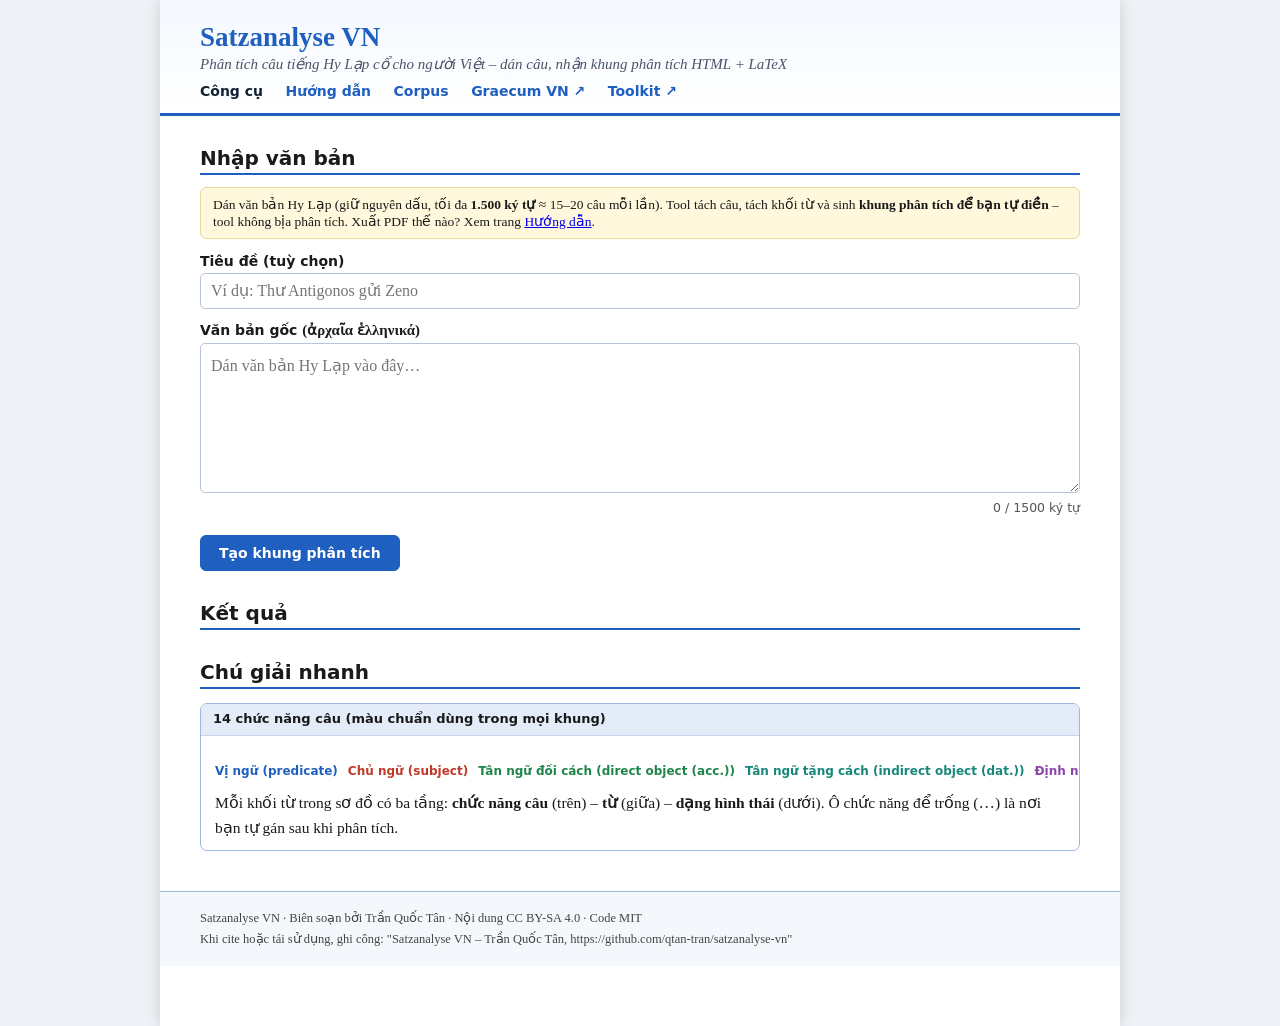
==== index.html @ efe392c5 "Phần 1: khung repo, docs nền và tool MVP (paste câu Hy Lạp cổ → khung phân tích HTML + .tex)" ====
<!doctype html>
<html lang="vi">
<head>
<meta charset="UTF-8">
<meta name="viewport" content="width=device-width, initial-scale=1.0">
<title>Satzanalyse VN – Phân tích câu tiếng Hy Lạp cổ</title>
<link rel="stylesheet" href="assets/style.css">
</head>
<body>
<div class="page">

<header class="site">
  <h1><a href="index.html">Satzanalyse VN</a></h1>
  <p class="tagline">Phân tích câu tiếng Hy Lạp cổ cho người Việt – dán câu, nhận khung phân tích HTML + LaTeX</p>
  <nav class="site">
    <a href="index.html" aria-current="page">Công cụ</a>
    <a href="huong-dan.html">Hướng dẫn</a>
    <a href="corpus.html">Corpus</a>
    <a href="https://github.com/qtan-tran/graecum-vn" target="_blank">Graecum VN ↗</a>
    <a href="https://github.com/qtan-tran/ancient-greek-toolkit" target="_blank">Toolkit ↗</a>
  </nav>
</header>

<h2 class="sec">Nhập văn bản</h2>

<div class="hint">Dán văn bản Hy Lạp (giữ nguyên dấu, tối đa <b>1.500 ký tự</b> ≈ 15–20 câu mỗi lần).
Tool tách câu, tách khối từ và sinh <b>khung phân tích để bạn tự điền</b> – tool không bịa phân tích.
Xuất PDF thế nào? Xem trang <a href="huong-dan.html">Hướng dẫn</a>.</div>

<div class="err" id="err"></div>
<div class="ok" id="ok"></div>

<label for="f-title">Tiêu đề (tuỳ chọn)</label>
<input type="text" id="f-title" placeholder="Ví dụ: Thư Antigonos gửi Zeno">

<label for="f-text">Văn bản gốc <span class="gk">(ἀρχαῖα ἑλληνικά)</span></label>
<textarea id="f-text" spellcheck="false" placeholder="Dán văn bản Hy Lạp vào đây…"></textarea>
<div class="counter" id="counter">0 / 1500 ký tự</div>

<div class="actions">
  <button id="btn-run">Tạo khung phân tích</button>
</div>

<h2 class="sec">Kết quả</h2>

<div class="summary" id="summary" style="display:none"></div>
<div class="actions" id="dl-actions" style="display:none">
  <button id="btn-dl-html">Tải satzanalyse.html</button>
  <button id="btn-dl-tex" class="ghost">Tải satzanalyse.tex</button>
  <button id="btn-copy-tex" class="ghost">Chép nội dung .tex</button>
</div>
<p class="note" id="preview-note" style="display:none">Xem trước bản HTML bên dưới; mở rộng/full screen bằng nút trong khung xem trước của trình duyệt.</p>
<iframe id="preview" title="Xem trước khung phân tích" style="display:none"></iframe>

<h2 class="sec">Chú giải nhanh</h2>
<div class="box">
  <div class="bt">14 chức năng câu (màu chuẩn dùng trong mọi khung)</div>
  <div class="bb">
    <div class="chips" id="chips"></div>
    Mỗi khối từ trong sơ đồ có ba tầng: <b>chức năng câu</b> (trên) – <b>từ</b> (giữa) – <b>dạng hình thái</b> (dưới).
    Ô chức năng để trống (<span class="gk">…</span>) là nơi bạn tự gán sau khi phân tích.
  </div>
</div>

<footer class="site">
  Satzanalyse VN · Biên soạn bởi Trần Quốc Tân · Nội dung CC BY-SA 4.0 · Code MIT<br>
  Khi cite hoặc tái sử dụng, ghi công: "Satzanalyse VN – Trần Quốc Tân, https://github.com/qtan-tran/satzanalyse-vn"
</footer>

</div>

<script src="assets/engine.js"></script>
<script src="assets/exporter-html.js"></script>
<script src="assets/exporter-tex.js"></script>
<script>
(function () {
  'use strict';
  var elText = document.getElementById('f-text');
  var elTitle = document.getElementById('f-title');
  var elCounter = document.getElementById('counter');
  var elErr = document.getElementById('err');
  var elOk = document.getElementById('ok');
  var elSummary = document.getElementById('summary');
  var elActions = document.getElementById('dl-actions');
  var elPreviewNote = document.getElementById('preview-note');
  var elPreview = document.getElementById('preview');
  var elChips = document.getElementById('chips');
  var lastHTML = '', lastTEX = '', lastName = 'satzanalyse';

  /* Dải màu chức năng ở trang tool */
  elChips.innerHTML = SA.FN.map(function (f) {
    return '<span class="chip" style="color:' + SA.COLORS[f.k] + '">' + f.vi +
      ' (' + f.en + ')</span>';
  }).join('');

  /* Rút gọn tên file từ tiêu đề (bỏ dấu, thay ký tự lạ bằng gạch nối). */
  function slug(s) {
    s = s.toLowerCase()
      .normalize('NFD').replace(/[\u0300-\u036f]/g, '')
      .replace(/đ/g, 'd')
      .replace(/[^a-z0-9]+/g, '-').replace(/^-+|-+$/g, '');
    return s || 'satzanalyse';
  }

  function countChars() {
    var n = Array.from(elText.value.trim()).length;
    var over = n > SA.LIMIT;
    elCounter.textContent = n + ' / ' + SA.LIMIT + ' ký tự';
    elCounter.className = 'counter' + (over ? ' over' : '');
    elText.className = over ? 'over' : '';
  }
  elText.addEventListener('input', countChars);
  countChars();

  function fail(msg) {
    elErr.textContent = msg;
    elErr.style.display = 'block';
    elOk.style.display = 'none';
    elSummary.style.display = 'none';
    elActions.style.display = 'none';
    elPreviewNote.style.display = 'none';
    elPreview.style.display = 'none';
  }

  function succeed(msg) {
    elOk.textContent = msg;
    elOk.style.display = 'block';
    elErr.style.display = 'none';
  }

  function download(name, content, mime) {
    var blob = new Blob([content], { type: mime + ';charset=utf-8' });
    var a = document.createElement('a');
    a.href = URL.createObjectURL(blob);
    a.download = name;
    document.body.appendChild(a);
    a.click();
    document.body.removeChild(a);
    setTimeout(function () { URL.revokeObjectURL(a.href); }, 5000);
  }

  document.getElementById('btn-run').addEventListener('click', function () {
    var model = SA.analyze(elText.value, { title: elTitle.value });
    if (!model.ok) {
      if (model.code === 'empty') {
        fail('Bạn chưa dán văn bản. Hãy dán câu tiếng Hy Lạp vào ô "Văn bản gốc" rồi bấm "Tạo khung phân tích".');
      } else if (model.code === 'limit') {
        fail('Văn bản của bạn có ' + model.chars + ' ký tự, vượt ngưỡng ' + SA.LIMIT +
             ' ký tự của một lần phân tích (để khung xuất không quá dài). Hãy chia nhỏ văn bản – mỗi lần khoảng 15–20 câu – rồi phân tích từng phần.');
      } else if (model.code === 'nogreek') {
        fail('Không tìm thấy ký tự Hy Lạp nào trong văn bản. Hãy kiểm tra lại: bản dán cần là văn bản tiếng Hy Lạp (kèm dấu).');
      }
      return;
    }
    lastHTML = SA_HTML.build(model);
    lastTEX = SA_TEX.build(model);
    lastName = model.title ? 'satzanalyse-' + slug(model.title) : 'satzanalyse';

    var nTok = 0;
    model.sentences.forEach(function (s) { nTok += s.tokens.length; });
    succeed('Đã nhận: ' + model.sentences.length + ' câu · ' + nTok + ' khối từ · ' +
            model.vocab.length + ' từ vựng (không lặp). Hai file đã sẵn sàng tải về.');

    elSummary.textContent = 'File xuất: ' + lastName + '.html (khung phân tích, tự điền + in ra PDF qua trình duyệt) · ' +
                            lastName + '.tex (biên dịch qua XeLaTeX/Overleaf).';
    elSummary.style.display = 'block';
    elActions.style.display = 'block';
    elPreviewNote.style.display = 'block';
    elPreview.style.display = 'block';
    elPreview.src = URL.createObjectURL(new Blob([lastHTML], { type: 'text/html;charset=utf-8' }));
  });

  document.getElementById('btn-dl-html').addEventListener('click', function () {
    download(lastName + '.html', lastHTML, 'text/html');
  });
  document.getElementById('btn-dl-tex').addEventListener('click', function () {
    download(lastName + '.tex', lastTEX, 'application/x-tex');
  });
  document.getElementById('btn-copy-tex').addEventListener('click', function () {
    var btn = this;
    function done() {
      var old = btn.textContent;
      btn.textContent = 'Đã chép ✓';
      setTimeout(function () { btn.textContent = old; }, 1600);
    }
    if (navigator.clipboard && navigator.clipboard.writeText) {
      navigator.clipboard.writeText(lastTEX).then(done);
    } else {
      var ta = document.createElement('textarea');
      ta.value = lastTEX;
      document.body.appendChild(ta);
      ta.select();
      try { document.execCommand('copy'); done(); } catch (e) {}
      document.body.removeChild(ta);
    }
  });
})();
</script>
</body>
</html>
---- assets/style.css ----
/* Satzanalyse VN – style.css
 * Style dùng chung cho các trang của site (đồng bộ palette canvas Satzanalyse + portal graecum-vn).
 * Code: MIT License. Không dependency, không build. */

:root{
  --Prad:#1F5FBF;--Subj:#C0392B;--Akk:#1E8449;--Dat:#16877A;--Attr:#8E44AD;
  --PN:#D9730D;--Adv:#8A6D1D;--Inf:#B03A6F;--Neg:#000;--Part:#7F8C8D;
  --AcIS:#E0457B;--Konj:#5D6D7E;--App:#2E4A9E;--Vok:#4A235A;
  --ink:#1a1a1a;--accent:#1F5FBF;--border:#9db8e0;--headbg:#e3ecf8;
}
*{box-sizing:border-box}
body{font-family:'Palatino Linotype','Book Antiqua',Palatino,'Times New Roman',serif;
     color:var(--ink);background:#eef1f5;margin:0}
.page{max-width:960px;margin:0 auto;background:#fff;min-height:100vh;
      box-shadow:0 0 14px rgba(0,0,0,.15);padding:0 40px 60px}
header.site{border-bottom:3px solid var(--accent);margin:0 -40px 26px;padding:22px 40px 14px;
      background:linear-gradient(180deg,#f4f8fe,#fff)}
header.site h1{font-size:27px;margin:0 0 2px;color:var(--accent)}
header.site h1 a{color:inherit;text-decoration:none}
header.site .tagline{font-style:italic;color:#4a5568;margin:0 0 10px;font-size:15px}
nav.site{font-family:system-ui,Arial,sans-serif;font-size:14px}
nav.site a{color:var(--accent);text-decoration:none;margin-right:18px;font-weight:600}
nav.site a:hover{text-decoration:underline}
nav.site a[aria-current="page"]{color:#123;cursor:default;font-weight:700}
h2.sec{font-family:system-ui,Arial,sans-serif;font-size:20px;border-bottom:2px solid var(--accent);
      padding-bottom:3px;margin:30px 0 12px}
h3.subsec{font-family:system-ui,Arial,sans-serif;font-size:16px;margin:20px 0 8px}
.gk{font-family:'Palatino Linotype','Book Antiqua',Palatino,'Times New Roman',serif;font-size:1.06em}
.box{border:1px solid var(--border);border-radius:7px;margin:14px 0;background:#fff;overflow:hidden}
.box>.bt{background:var(--headbg);font:700 13px/1.3 system-ui,Arial,sans-serif;padding:7px 12px;
      border-bottom:1px solid #c5d5ee}
.box>.bb{padding:10px 14px;font-size:15.5px;line-height:1.55}
.hint{background:#fff8dc;border:1px solid #e8d9a0;border-radius:6px;padding:8px 12px;
      font-size:13.5px;margin:0 0 14px}
.err{background:#fdecea;border:1px solid #f5b7b0;border-radius:6px;padding:10px 12px;
      font-size:14px;margin:10px 0;display:none;color:#7b241c}
.ok{background:#eafaf1;border:1px solid #a9dfbf;border-radius:6px;padding:10px 12px;
      font-size:14px;margin:10px 0;display:none}
label{font-family:system-ui,Arial,sans-serif;font-size:14px;font-weight:600;display:block;margin:12px 0 4px}
input[type=text],textarea{width:100%;font-size:16px;padding:8px 10px;border:1px solid #b8c4d8;
      border-radius:5px;font-family:inherit;background:#fff}
textarea{min-height:150px;resize:vertical;line-height:1.7}
textarea.over{border-color:#e74c3c;background:#fff5f4}
.counter{font-family:system-ui,Arial,sans-serif;font-size:12.5px;color:#555;text-align:right;margin-top:3px}
.counter.over{color:#c0392b;font-weight:700}
button{font:700 14px system-ui,Arial,sans-serif;border-radius:6px;border:1px solid var(--accent);
      background:var(--accent);color:#fff;padding:9px 18px;cursor:pointer;margin:14px 8px 0 0}
button:hover{background:#194d96}
button.ghost{background:#fff;color:var(--accent)}
button.ghost:hover{background:#eef4fd}
button:disabled{opacity:.45;cursor:not-allowed}
.chips{margin:8px 0 4px;line-height:2.1}
.chip{font:700 12px system-ui,Arial,sans-serif;margin-right:10px;white-space:nowrap}
.actions{margin-top:6px}
.summary{font-family:system-ui,Arial,sans-serif;font-size:13.5px;color:#333}
table{border-collapse:collapse;width:100%;font-size:13.5px}
th{font-family:system-ui,Arial,sans-serif;font-size:12px;background:#f0f3f8;text-align:left}
th,td{border:1px solid #ccd4e0;padding:4px 7px;vertical-align:top}
iframe#preview{width:100%;height:520px;border:1px solid var(--border);border-radius:6px;background:#fff}
ul.flow{line-height:1.9}
footer.site{margin:40px -40px 0;padding:16px 40px;border-top:1px solid var(--border);
      background:#f4f7fc;font-size:12.5px;color:#444;line-height:1.7}
footer.site a{color:var(--accent)}
.note{font-size:13px;color:#444;margin-top:8px}
code{background:#f0f3f8;border-radius:3px;padding:1px 5px;font-size:.92em}
kbd{font-family:system-ui,Arial,sans-serif;border:1px solid #b8c4d8;border-bottom-width:2px;
      border-radius:4px;padding:1px 6px;background:#f8fafd;font-size:.9em}
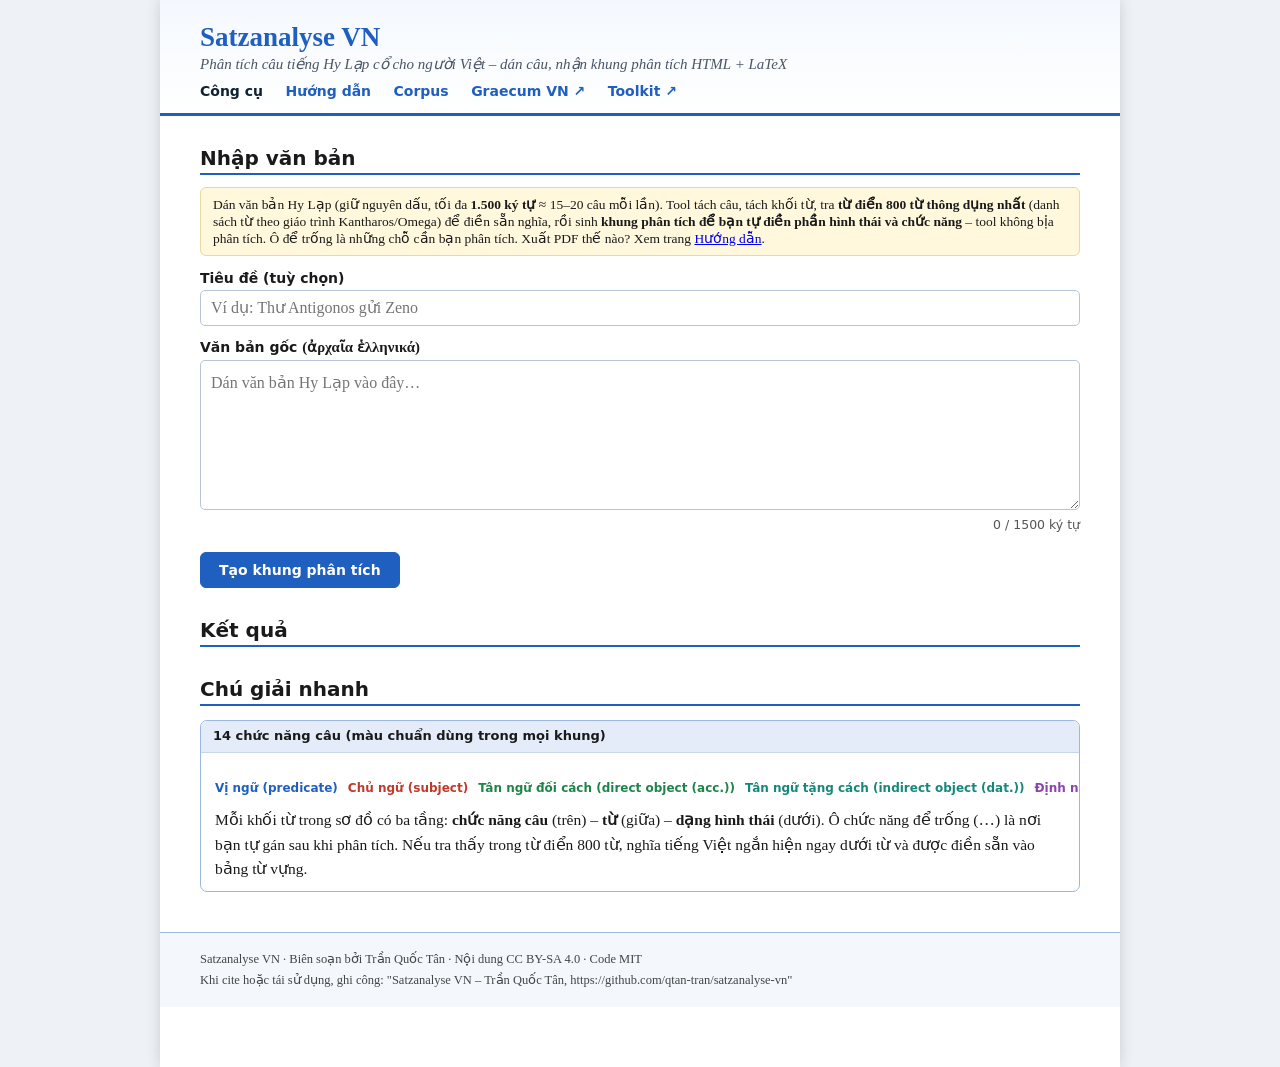
==== commit 6db6c743: "Phần 2: từ điển 800 từ thông dụng (Kantharos Neu/Omega) + tra nghĩa trong khung phân tích - data/dic" ====
--- a/index.html
+++ b/index.html
@@ -24,8 +24,8 @@
 <h2 class="sec">Nhập văn bản</h2>
 
 <div class="hint">Dán văn bản Hy Lạp (giữ nguyên dấu, tối đa <b>1.500 ký tự</b> ≈ 15–20 câu mỗi lần).
-Tool tách câu, tách khối từ và sinh <b>khung phân tích để bạn tự điền</b> – tool không bịa phân tích.
-Xuất PDF thế nào? Xem trang <a href="huong-dan.html">Hướng dẫn</a>.</div>
+Tool tách câu, tách khối từ, tra <b>từ điển 800 từ thông dụng nhất</b> (danh sách từ theo giáo trình Kantharos/Omega) để điền sẵn nghĩa, rồi sinh <b>khung phân tích để bạn tự điền phần hình thái và chức năng</b> – tool không bịa phân tích.
+Ô để trống là những chỗ cần bạn phân tích. Xuất PDF thế nào? Xem trang <a href="huong-dan.html">Hướng dẫn</a>.</div>
 
 <div class="err" id="err"></div>
 <div class="ok" id="ok"></div>
@@ -59,6 +59,7 @@
     <div class="chips" id="chips"></div>
     Mỗi khối từ trong sơ đồ có ba tầng: <b>chức năng câu</b> (trên) – <b>từ</b> (giữa) – <b>dạng hình thái</b> (dưới).
     Ô chức năng để trống (<span class="gk">…</span>) là nơi bạn tự gán sau khi phân tích.
+    Nếu tra thấy trong từ điển 800 từ, nghĩa tiếng Việt ngắn hiện ngay dưới từ và được điền sẵn vào bảng từ vựng.
   </div>
 </div>
 
@@ -69,6 +70,7 @@
 
 </div>
 
+<script src="data/dict.js"></script>
 <script src="assets/engine.js"></script>
 <script src="assets/exporter-html.js"></script>
 <script src="assets/exporter-tex.js"></script>
@@ -158,8 +160,10 @@
 
     var nTok = 0;
     model.sentences.forEach(function (s) { nTok += s.tokens.length; });
+    var nHit = model.vocab.filter(function (t) { return SA.dictLookup(t); }).length;
     succeed('Đã nhận: ' + model.sentences.length + ' câu · ' + nTok + ' khối từ · ' +
-            model.vocab.length + ' từ vựng (không lặp). Hai file đã sẵn sàng tải về.');
+            model.vocab.length + ' từ vựng (không lặp), tra từ điển thấy ' + nHit +
+            '. Hai file đã sẵn sàng tải về.');
 
     elSummary.textContent = 'File xuất: ' + lastName + '.html (khung phân tích, tự điền + in ra PDF qua trình duyệt) · ' +
                             lastName + '.tex (biên dịch qua XeLaTeX/Overleaf).';
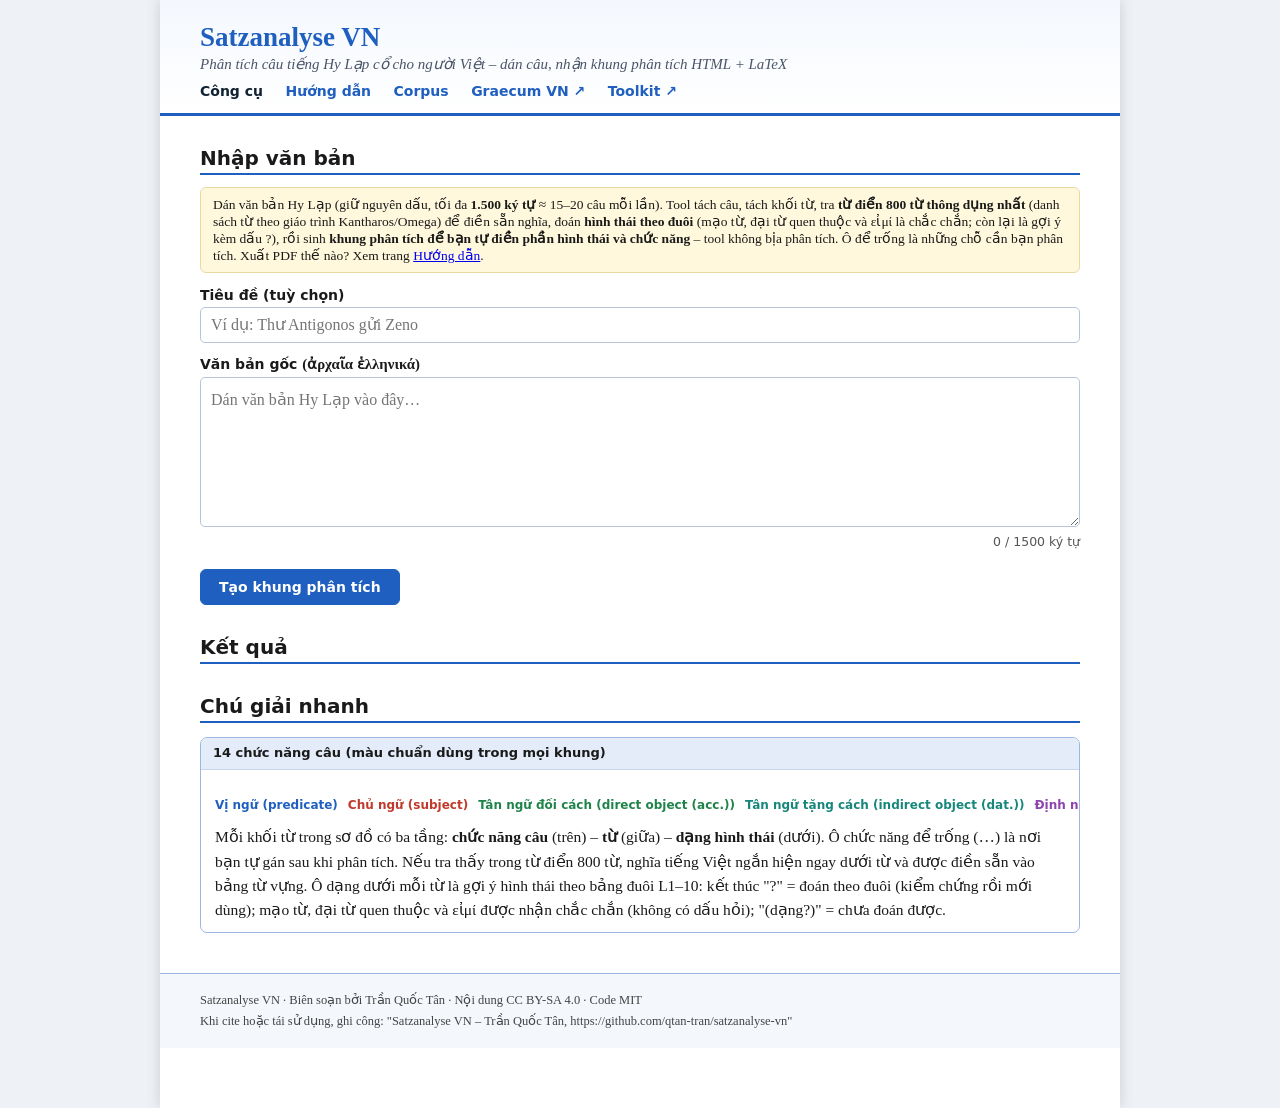
==== commit 8b4912a5: "Phần 3: gợi ý hình thái L1–10 (morph.js mới, engine morphLookup, pre-fill exporter, docs v1.2)" ====
--- a/index.html
+++ b/index.html
@@ -24,7 +24,7 @@
 <h2 class="sec">Nhập văn bản</h2>
 
 <div class="hint">Dán văn bản Hy Lạp (giữ nguyên dấu, tối đa <b>1.500 ký tự</b> ≈ 15–20 câu mỗi lần).
-Tool tách câu, tách khối từ, tra <b>từ điển 800 từ thông dụng nhất</b> (danh sách từ theo giáo trình Kantharos/Omega) để điền sẵn nghĩa, rồi sinh <b>khung phân tích để bạn tự điền phần hình thái và chức năng</b> – tool không bịa phân tích.
+Tool tách câu, tách khối từ, tra <b>từ điển 800 từ thông dụng nhất</b> (danh sách từ theo giáo trình Kantharos/Omega) để điền sẵn nghĩa, đoán <b>hình thái theo đuôi</b> (mạo từ, đại từ quen thuộc và εἰμί là chắc chắn; còn lại là gợi ý kèm dấu ?), rồi sinh <b>khung phân tích để bạn tự điền phần hình thái và chức năng</b> – tool không bịa phân tích.
 Ô để trống là những chỗ cần bạn phân tích. Xuất PDF thế nào? Xem trang <a href="huong-dan.html">Hướng dẫn</a>.</div>
 
 <div class="err" id="err"></div>
@@ -60,6 +60,8 @@
     Mỗi khối từ trong sơ đồ có ba tầng: <b>chức năng câu</b> (trên) – <b>từ</b> (giữa) – <b>dạng hình thái</b> (dưới).
     Ô chức năng để trống (<span class="gk">…</span>) là nơi bạn tự gán sau khi phân tích.
     Nếu tra thấy trong từ điển 800 từ, nghĩa tiếng Việt ngắn hiện ngay dưới từ và được điền sẵn vào bảng từ vựng.
+    Ô dạng dưới mỗi từ là gợi ý hình thái theo bảng đuôi L1–10: kết thúc "?" = đoán theo đuôi (kiểm chứng rồi mới dùng);
+    mạo từ, đại từ quen thuộc và εἰμί được nhận chắc chắn (không có dấu hỏi); "(dạng?)" = chưa đoán được.
   </div>
 </div>
 
@@ -71,6 +73,7 @@
 </div>
 
 <script src="data/dict.js"></script>
+<script src="data/morph.js"></script>
 <script src="assets/engine.js"></script>
 <script src="assets/exporter-html.js"></script>
 <script src="assets/exporter-tex.js"></script>
@@ -161,9 +164,10 @@
     var nTok = 0;
     model.sentences.forEach(function (s) { nTok += s.tokens.length; });
     var nHit = model.vocab.filter(function (t) { return SA.dictLookup(t); }).length;
+    var nMorph = model.vocab.filter(function (t) { return SA.morphLookup(t, SA.dictLookup(t)); }).length;
     succeed('Đã nhận: ' + model.sentences.length + ' câu · ' + nTok + ' khối từ · ' +
             model.vocab.length + ' từ vựng (không lặp), tra từ điển thấy ' + nHit +
-            '. Hai file đã sẵn sàng tải về.');
+            ', gợi ý hình thái ' + nMorph + '. Hai file đã sẵn sàng tải về.');
 
     elSummary.textContent = 'File xuất: ' + lastName + '.html (khung phân tích, tự điền + in ra PDF qua trình duyệt) · ' +
                             lastName + '.tex (biên dịch qua XeLaTeX/Overleaf).';
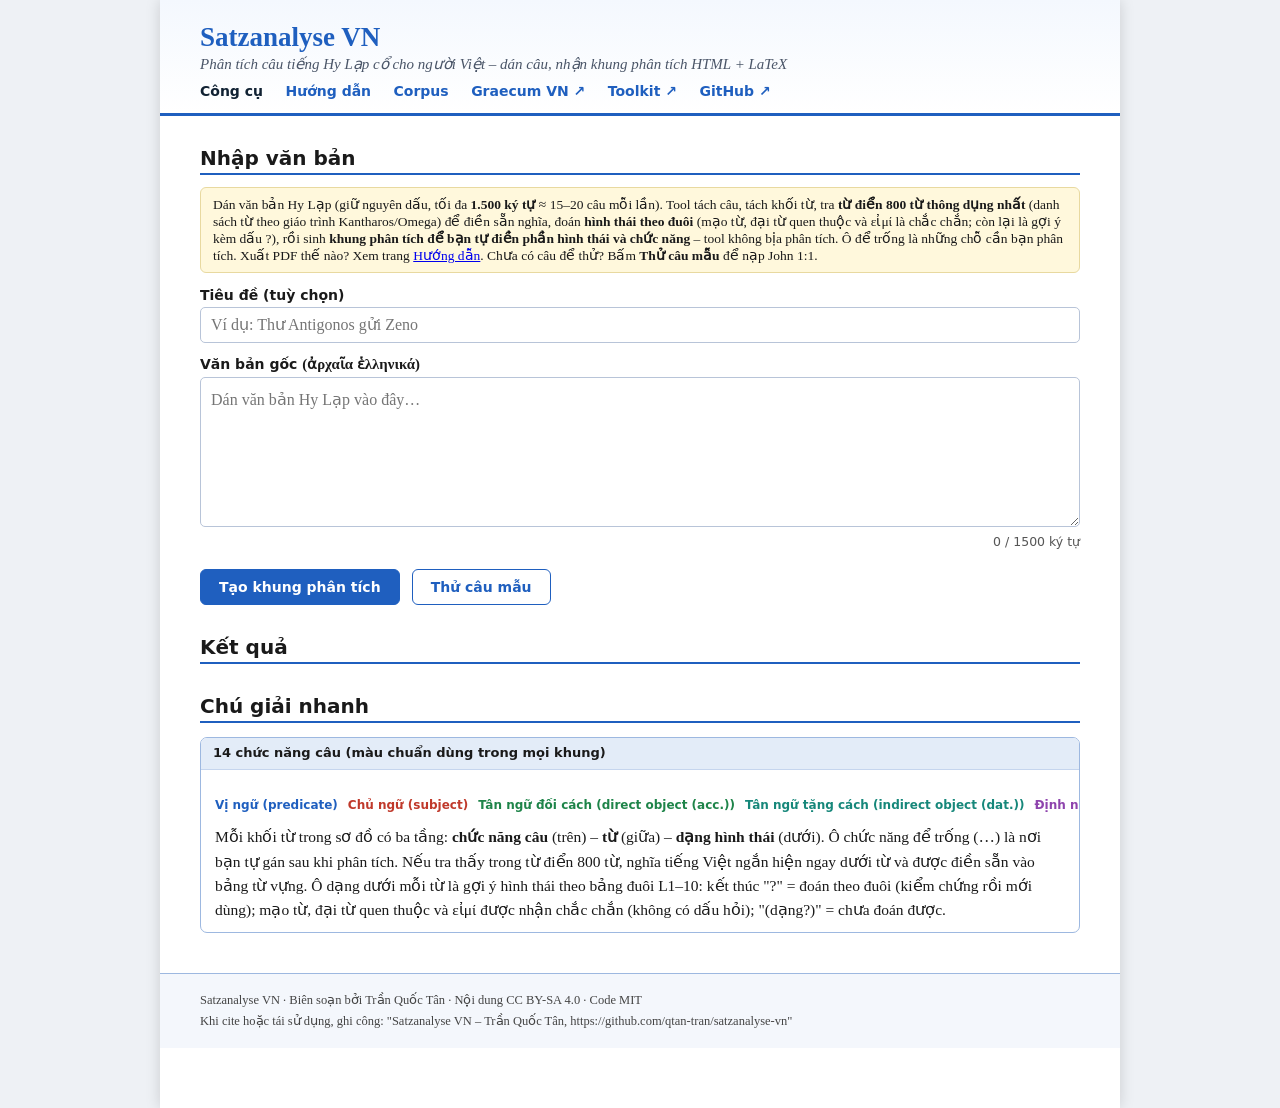
==== commit b52bdd1d: "Phần 5: trau chuốt UI + cross-link hai chiều với portal graecum-vn và ancient-greek-toolkit - Nav 3 " ====
--- a/index.html
+++ b/index.html
@@ -16,8 +16,9 @@
     <a href="index.html" aria-current="page">Công cụ</a>
     <a href="huong-dan.html">Hướng dẫn</a>
     <a href="corpus.html">Corpus</a>
-    <a href="https://github.com/qtan-tran/graecum-vn" target="_blank">Graecum VN ↗</a>
-    <a href="https://github.com/qtan-tran/ancient-greek-toolkit" target="_blank">Toolkit ↗</a>
+    <a href="https://qtan-tran.github.io/graecum-vn/" target="_blank">Graecum VN ↗</a>
+    <a href="https://qtan-tran.github.io/ancient-greek-toolkit/" target="_blank">Toolkit ↗</a>
+    <a href="https://github.com/qtan-tran/satzanalyse-vn" target="_blank">GitHub ↗</a>
   </nav>
 </header>
 
@@ -25,7 +26,7 @@
 
 <div class="hint">Dán văn bản Hy Lạp (giữ nguyên dấu, tối đa <b>1.500 ký tự</b> ≈ 15–20 câu mỗi lần).
 Tool tách câu, tách khối từ, tra <b>từ điển 800 từ thông dụng nhất</b> (danh sách từ theo giáo trình Kantharos/Omega) để điền sẵn nghĩa, đoán <b>hình thái theo đuôi</b> (mạo từ, đại từ quen thuộc và εἰμί là chắc chắn; còn lại là gợi ý kèm dấu ?), rồi sinh <b>khung phân tích để bạn tự điền phần hình thái và chức năng</b> – tool không bịa phân tích.
-Ô để trống là những chỗ cần bạn phân tích. Xuất PDF thế nào? Xem trang <a href="huong-dan.html">Hướng dẫn</a>.</div>
+Ô để trống là những chỗ cần bạn phân tích. Xuất PDF thế nào? Xem trang <a href="huong-dan.html">Hướng dẫn</a>. Chưa có câu để thử? Bấm <b>Thử câu mẫu</b> để nạp John 1:1.</div>
 
 <div class="err" id="err"></div>
 <div class="ok" id="ok"></div>
@@ -39,6 +40,7 @@
 
 <div class="actions">
   <button id="btn-run">Tạo khung phân tích</button>
+  <button id="btn-example" class="ghost">Thử câu mẫu</button>
 </div>
 
 <h2 class="sec">Kết quả</h2>
@@ -48,8 +50,9 @@
   <button id="btn-dl-html">Tải satzanalyse.html</button>
   <button id="btn-dl-tex" class="ghost">Tải satzanalyse.tex</button>
   <button id="btn-copy-tex" class="ghost">Chép nội dung .tex</button>
-</div>
-<p class="note" id="preview-note" style="display:none">Xem trước bản HTML bên dưới; mở rộng/full screen bằng nút trong khung xem trước của trình duyệt.</p>
+  <button id="btn-open-tab" class="ghost">Mở khung trong tab mới</button>
+</div>
+<p class="note" id="preview-note" style="display:none">Xem trước bản HTML bên dưới; bấm <b>Mở khung trong tab mới</b> để đọc ở cửa sổ riêng.</p>
 <iframe id="preview" title="Xem trước khung phân tích" style="display:none"></iframe>
 
 <h2 class="sec">Chú giải nhanh</h2>
@@ -90,7 +93,18 @@
   var elPreviewNote = document.getElementById('preview-note');
   var elPreview = document.getElementById('preview');
   var elChips = document.getElementById('chips');
-  var lastHTML = '', lastTEX = '', lastName = 'satzanalyse';
+  var lastHTML = '', lastTEX = '', lastName = 'satzanalyse', previewURL = null, tabURL = null;
+
+  /* Câu mẫu John 1:1 (trùng corpus L6) để thử ngay lần đầu. */
+  var SAMPLE_TITLE = 'John 1:1';
+  var SAMPLE_TEXT = 'ἐν ἀρχῇ ἦν ὁ λόγος, καὶ ὁ λόγος ἦν πρὸς τὸν θεόν, καὶ θεὸς ἦν ὁ λόγος.';
+
+  document.getElementById('btn-example').addEventListener('click', function () {
+    elTitle.value = SAMPLE_TITLE;
+    elText.value = SAMPLE_TEXT;
+    countChars();
+    elText.focus();
+  });
 
   /* Dải màu chức năng ở trang tool */
   elChips.innerHTML = SA.FN.map(function (f) {
@@ -115,6 +129,12 @@
     elText.className = over ? 'over' : '';
   }
   elText.addEventListener('input', countChars);
+  elText.addEventListener('keydown', function (e) {
+    if ((e.ctrlKey || e.metaKey) && e.key === 'Enter') {
+      e.preventDefault();
+      document.getElementById('btn-run').click();
+    }
+  });
   countChars();
 
   function fail(msg) {
@@ -175,7 +195,16 @@
     elActions.style.display = 'block';
     elPreviewNote.style.display = 'block';
     elPreview.style.display = 'block';
-    elPreview.src = URL.createObjectURL(new Blob([lastHTML], { type: 'text/html;charset=utf-8' }));
+    if (previewURL) { URL.revokeObjectURL(previewURL); }
+    previewURL = URL.createObjectURL(new Blob([lastHTML], { type: 'text/html;charset=utf-8' }));
+    elPreview.src = previewURL;
+  });
+
+  document.getElementById('btn-open-tab').addEventListener('click', function () {
+    if (!lastHTML) return;
+    if (tabURL) { URL.revokeObjectURL(tabURL); }
+    tabURL = URL.createObjectURL(new Blob([lastHTML], { type: 'text/html;charset=utf-8' }));
+    window.open(tabURL, '_blank');
   });
 
   document.getElementById('btn-dl-html').addEventListener('click', function () {
--- a/assets/style.css
+++ b/assets/style.css
@@ -65,3 +65,15 @@
 code{background:#f0f3f8;border-radius:3px;padding:1px 5px;font-size:.92em}
 kbd{font-family:system-ui,Arial,sans-serif;border:1px solid #b8c4d8;border-bottom-width:2px;
       border-radius:4px;padding:1px 6px;background:#f8fafd;font-size:.9em}
+
+/* Mobile: page hẹp lại, nav wrap, iframe thấp hơn */
+@media (max-width:640px){
+  .page{padding:0 16px 40px}
+  header.site{margin:0 -16px 22px;padding:16px 16px 10px}
+  footer.site{margin:40px -16px 0;padding:14px 16px}
+  header.site h1{font-size:22px}
+  header.site .tagline{font-size:13.5px}
+  nav.site{line-height:1.9}
+  nav.site a{margin-right:12px;display:inline-block}
+  iframe#preview{height:400px}
+}
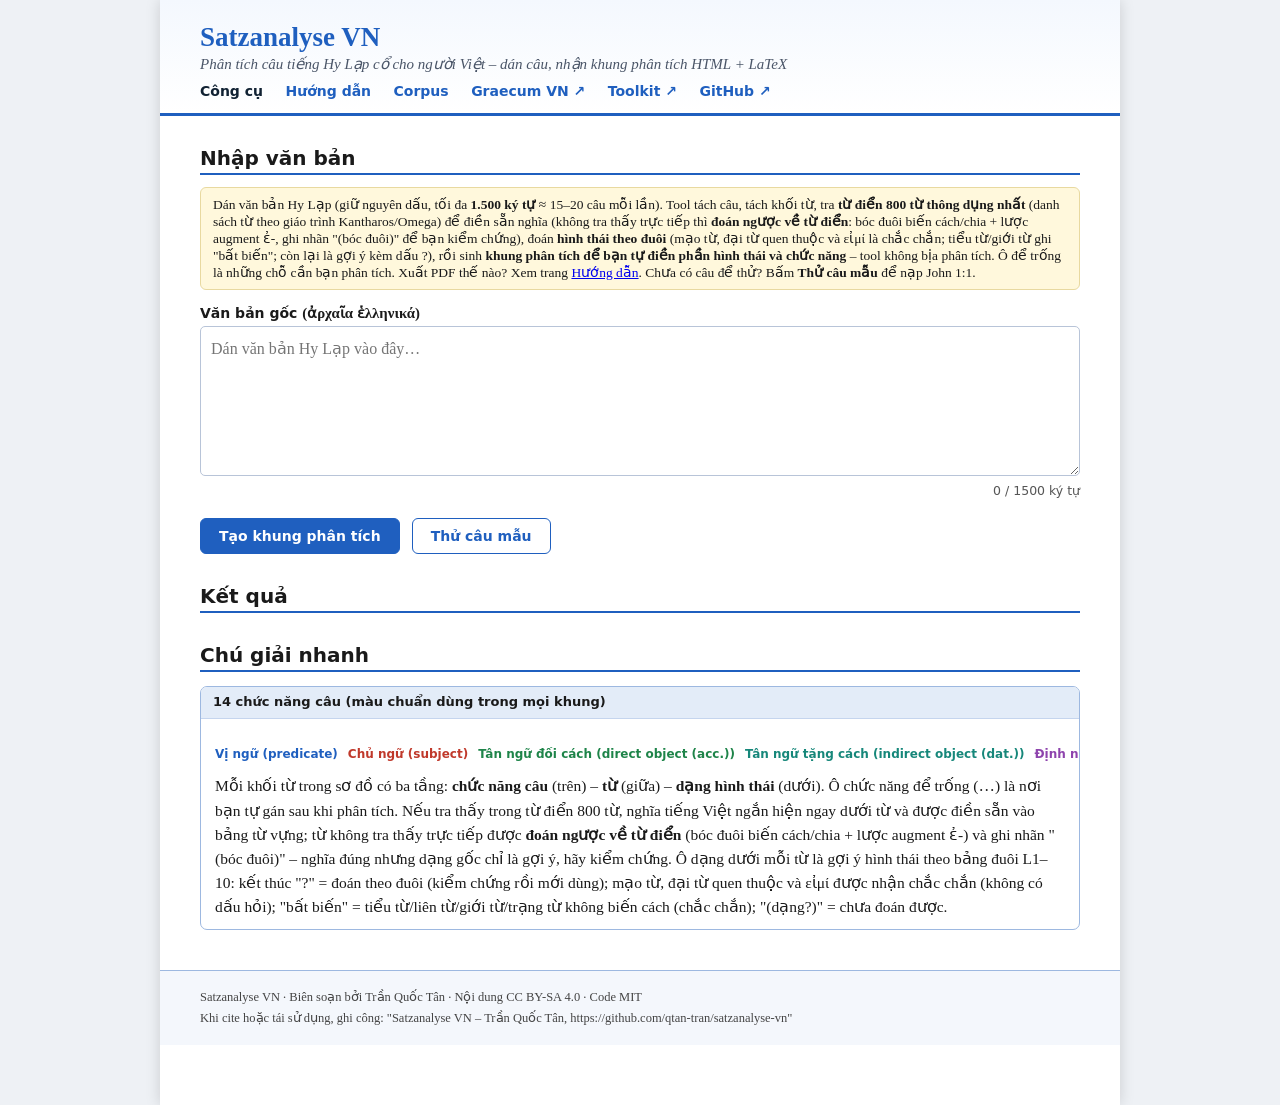
==== commit c56661ae: "Phần 6: bóc đuôi về lemma (tier 3) + bất biến + so sánh - engine: dictTier3 + buildStemIndex (bóc đu" ====
--- a/index.html
+++ b/index.html
@@ -25,14 +25,11 @@
 <h2 class="sec">Nhập văn bản</h2>
 
 <div class="hint">Dán văn bản Hy Lạp (giữ nguyên dấu, tối đa <b>1.500 ký tự</b> ≈ 15–20 câu mỗi lần).
-Tool tách câu, tách khối từ, tra <b>từ điển 800 từ thông dụng nhất</b> (danh sách từ theo giáo trình Kantharos/Omega) để điền sẵn nghĩa, đoán <b>hình thái theo đuôi</b> (mạo từ, đại từ quen thuộc và εἰμί là chắc chắn; còn lại là gợi ý kèm dấu ?), rồi sinh <b>khung phân tích để bạn tự điền phần hình thái và chức năng</b> – tool không bịa phân tích.
+Tool tách câu, tách khối từ, tra <b>từ điển 800 từ thông dụng nhất</b> (danh sách từ theo giáo trình Kantharos/Omega) để điền sẵn nghĩa (không tra thấy trực tiếp thì <b>đoán ngược về từ điển</b>: bóc đuôi biến cách/chia + lược augment ἐ-, ghi nhãn "(bóc đuôi)" để bạn kiểm chứng), đoán <b>hình thái theo đuôi</b> (mạo từ, đại từ quen thuộc và εἰμί là chắc chắn; tiểu từ/giới từ ghi "bất biến"; còn lại là gợi ý kèm dấu ?), rồi sinh <b>khung phân tích để bạn tự điền phần hình thái và chức năng</b> – tool không bịa phân tích.
 Ô để trống là những chỗ cần bạn phân tích. Xuất PDF thế nào? Xem trang <a href="huong-dan.html">Hướng dẫn</a>. Chưa có câu để thử? Bấm <b>Thử câu mẫu</b> để nạp John 1:1.</div>
 
 <div class="err" id="err"></div>
 <div class="ok" id="ok"></div>
-
-<label for="f-title">Tiêu đề (tuỳ chọn)</label>
-<input type="text" id="f-title" placeholder="Ví dụ: Thư Antigonos gửi Zeno">
 
 <label for="f-text">Văn bản gốc <span class="gk">(ἀρχαῖα ἑλληνικά)</span></label>
 <textarea id="f-text" spellcheck="false" placeholder="Dán văn bản Hy Lạp vào đây…"></textarea>
@@ -62,9 +59,10 @@
     <div class="chips" id="chips"></div>
     Mỗi khối từ trong sơ đồ có ba tầng: <b>chức năng câu</b> (trên) – <b>từ</b> (giữa) – <b>dạng hình thái</b> (dưới).
     Ô chức năng để trống (<span class="gk">…</span>) là nơi bạn tự gán sau khi phân tích.
-    Nếu tra thấy trong từ điển 800 từ, nghĩa tiếng Việt ngắn hiện ngay dưới từ và được điền sẵn vào bảng từ vựng.
+    Nếu tra thấy trong từ điển 800 từ, nghĩa tiếng Việt ngắn hiện ngay dưới từ và được điền sẵn vào bảng từ vựng;
+    từ không tra thấy trực tiếp được <b>đoán ngược về từ điển</b> (bóc đuôi biến cách/chia + lược augment ἐ-) và ghi nhãn "(bóc đuôi)" – nghĩa đúng nhưng dạng gốc chỉ là gợi ý, hãy kiểm chứng.
     Ô dạng dưới mỗi từ là gợi ý hình thái theo bảng đuôi L1–10: kết thúc "?" = đoán theo đuôi (kiểm chứng rồi mới dùng);
-    mạo từ, đại từ quen thuộc và εἰμί được nhận chắc chắn (không có dấu hỏi); "(dạng?)" = chưa đoán được.
+    mạo từ, đại từ quen thuộc và εἰμί được nhận chắc chắn (không có dấu hỏi); "bất biến" = tiểu từ/liên từ/giới từ/trạng từ không biến cách (chắc chắn); "(dạng?)" = chưa đoán được.
   </div>
 </div>
 
@@ -84,7 +82,6 @@
 (function () {
   'use strict';
   var elText = document.getElementById('f-text');
-  var elTitle = document.getElementById('f-title');
   var elCounter = document.getElementById('counter');
   var elErr = document.getElementById('err');
   var elOk = document.getElementById('ok');
@@ -96,11 +93,9 @@
   var lastHTML = '', lastTEX = '', lastName = 'satzanalyse', previewURL = null, tabURL = null;
 
   /* Câu mẫu John 1:1 (trùng corpus L6) để thử ngay lần đầu. */
-  var SAMPLE_TITLE = 'John 1:1';
   var SAMPLE_TEXT = 'ἐν ἀρχῇ ἦν ὁ λόγος, καὶ ὁ λόγος ἦν πρὸς τὸν θεόν, καὶ θεὸς ἦν ὁ λόγος.';
 
   document.getElementById('btn-example').addEventListener('click', function () {
-    elTitle.value = SAMPLE_TITLE;
     elText.value = SAMPLE_TEXT;
     countChars();
     elText.focus();
@@ -111,15 +106,6 @@
     return '<span class="chip" style="color:' + SA.COLORS[f.k] + '">' + f.vi +
       ' (' + f.en + ')</span>';
   }).join('');
-
-  /* Rút gọn tên file từ tiêu đề (bỏ dấu, thay ký tự lạ bằng gạch nối). */
-  function slug(s) {
-    s = s.toLowerCase()
-      .normalize('NFD').replace(/[\u0300-\u036f]/g, '')
-      .replace(/đ/g, 'd')
-      .replace(/[^a-z0-9]+/g, '-').replace(/^-+|-+$/g, '');
-    return s || 'satzanalyse';
-  }
 
   function countChars() {
     var n = Array.from(elText.value.trim()).length;
@@ -165,7 +151,7 @@
   }
 
   document.getElementById('btn-run').addEventListener('click', function () {
-    var model = SA.analyze(elText.value, { title: elTitle.value });
+    var model = SA.analyze(elText.value, {});
     if (!model.ok) {
       if (model.code === 'empty') {
         fail('Bạn chưa dán văn bản. Hãy dán câu tiếng Hy Lạp vào ô "Văn bản gốc" rồi bấm "Tạo khung phân tích".');
@@ -179,7 +165,7 @@
     }
     lastHTML = SA_HTML.build(model);
     lastTEX = SA_TEX.build(model);
-    lastName = model.title ? 'satzanalyse-' + slug(model.title) : 'satzanalyse';
+    lastName = 'satzanalyse'; /* không còn ô Tiêu đề (Phần 6): tên file mặc định */
 
     var nTok = 0;
     model.sentences.forEach(function (s) { nTok += s.tokens.length; });
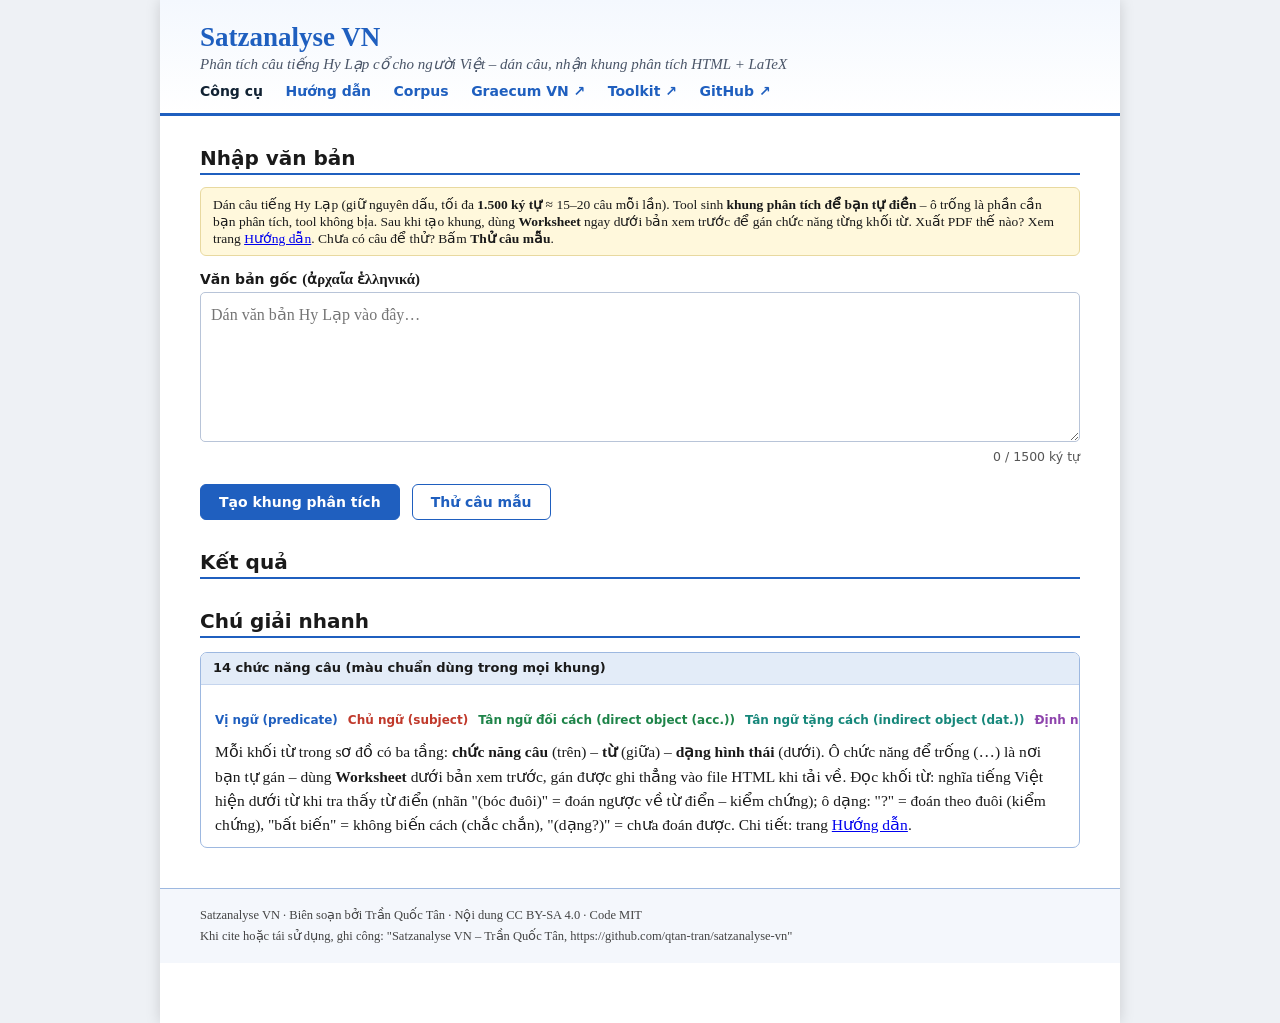
==== commit 4a0d41fb: "Phần 7: worksheet tương tác (gán chức năng trong preview) + lược ngắn instruction cho new user" ====
--- a/index.html
+++ b/index.html
@@ -24,9 +24,8 @@
 
 <h2 class="sec">Nhập văn bản</h2>
 
-<div class="hint">Dán văn bản Hy Lạp (giữ nguyên dấu, tối đa <b>1.500 ký tự</b> ≈ 15–20 câu mỗi lần).
-Tool tách câu, tách khối từ, tra <b>từ điển 800 từ thông dụng nhất</b> (danh sách từ theo giáo trình Kantharos/Omega) để điền sẵn nghĩa (không tra thấy trực tiếp thì <b>đoán ngược về từ điển</b>: bóc đuôi biến cách/chia + lược augment ἐ-, ghi nhãn "(bóc đuôi)" để bạn kiểm chứng), đoán <b>hình thái theo đuôi</b> (mạo từ, đại từ quen thuộc và εἰμί là chắc chắn; tiểu từ/giới từ ghi "bất biến"; còn lại là gợi ý kèm dấu ?), rồi sinh <b>khung phân tích để bạn tự điền phần hình thái và chức năng</b> – tool không bịa phân tích.
-Ô để trống là những chỗ cần bạn phân tích. Xuất PDF thế nào? Xem trang <a href="huong-dan.html">Hướng dẫn</a>. Chưa có câu để thử? Bấm <b>Thử câu mẫu</b> để nạp John 1:1.</div>
+<div class="hint">Dán câu tiếng Hy Lạp (giữ nguyên dấu, tối đa <b>1.500 ký tự</b> ≈ 15–20 câu mỗi lần). Tool sinh <b>khung phân tích để bạn tự điền</b> – ô trống là phần cần bạn phân tích, tool không bịa.
+Sau khi tạo khung, dùng <b>Worksheet</b> ngay dưới bản xem trước để gán chức năng từng khối từ. Xuất PDF thế nào? Xem trang <a href="huong-dan.html">Hướng dẫn</a>. Chưa có câu để thử? Bấm <b>Thử câu mẫu</b>.</div>
 
 <div class="err" id="err"></div>
 <div class="ok" id="ok"></div>
@@ -52,17 +51,30 @@
 <p class="note" id="preview-note" style="display:none">Xem trước bản HTML bên dưới; bấm <b>Mở khung trong tab mới</b> để đọc ở cửa sổ riêng.</p>
 <iframe id="preview" title="Xem trước khung phân tích" style="display:none"></iframe>
 
+<div class="box" id="ws-box" style="display:none">
+  <div class="bt">Worksheet (Phần 7) – gán chức năng câu ngay trong bản xem trước</div>
+  <div class="bb">
+    <p style="margin:0 0 8px">Bấm vào một <b>khối từ</b> trong bản xem trước để chọn, rồi bấm một chức năng bên dưới (hoặc phím số) để gán: nhãn tiếng Việt và màu chuẩn hiện ngay trên khối từ.
+    <b>Shift + bấm</b> vào khối (hoặc phím Backspace) xoá gán của khối đang chọn; phím <b>Esc</b> bỏ chọn.
+    Gán được mang theo vào file <b>satzanalyse.html</b> khi tải về; bản .tex vẫn là khung để trống (lộ trình).</p>
+    <div class="wchips" id="ws-chips"></div>
+    <p class="note" id="ws-status" style="margin:6px 0 8px">Chưa chọn khối từ nào.</p>
+    <div class="actions">
+      <button id="ws-clear" class="ghost">Xoá gán khối đang chọn</button>
+      <button id="ws-clear-all" class="ghost">Xoá tất cả gán</button>
+    </div>
+  </div>
+</div>
+
 <h2 class="sec">Chú giải nhanh</h2>
 <div class="box">
   <div class="bt">14 chức năng câu (màu chuẩn dùng trong mọi khung)</div>
   <div class="bb">
     <div class="chips" id="chips"></div>
     Mỗi khối từ trong sơ đồ có ba tầng: <b>chức năng câu</b> (trên) – <b>từ</b> (giữa) – <b>dạng hình thái</b> (dưới).
-    Ô chức năng để trống (<span class="gk">…</span>) là nơi bạn tự gán sau khi phân tích.
-    Nếu tra thấy trong từ điển 800 từ, nghĩa tiếng Việt ngắn hiện ngay dưới từ và được điền sẵn vào bảng từ vựng;
-    từ không tra thấy trực tiếp được <b>đoán ngược về từ điển</b> (bóc đuôi biến cách/chia + lược augment ἐ-) và ghi nhãn "(bóc đuôi)" – nghĩa đúng nhưng dạng gốc chỉ là gợi ý, hãy kiểm chứng.
-    Ô dạng dưới mỗi từ là gợi ý hình thái theo bảng đuôi L1–10: kết thúc "?" = đoán theo đuôi (kiểm chứng rồi mới dùng);
-    mạo từ, đại từ quen thuộc và εἰμί được nhận chắc chắn (không có dấu hỏi); "bất biến" = tiểu từ/liên từ/giới từ/trạng từ không biến cách (chắc chắn); "(dạng?)" = chưa đoán được.
+    Ô chức năng để trống (<span class="gk">…</span>) là nơi bạn tự gán – dùng <b>Worksheet</b> dưới bản xem trước, gán được ghi thẳng vào file HTML khi tải về.
+    Đọc khối từ: nghĩa tiếng Việt hiện dưới từ khi tra thấy từ điển (nhãn "(bóc đuôi)" = đoán ngược về từ điển – kiểm chứng); ô dạng: "?" = đoán theo đuôi (kiểm chứng), "bất biến" = không biến cách (chắc chắn), "(dạng?)" = chưa đoán được.
+    Chi tiết: trang <a href="huong-dan.html">Hướng dẫn</a>.
   </div>
 </div>
 
@@ -90,7 +102,128 @@
   var elPreviewNote = document.getElementById('preview-note');
   var elPreview = document.getElementById('preview');
   var elChips = document.getElementById('chips');
+  var elWsBox = document.getElementById('ws-box');
+  var elWsChips = document.getElementById('ws-chips');
+  var elWsStatus = document.getElementById('ws-status');
   var lastHTML = '', lastTEX = '', lastName = 'satzanalyse', previewURL = null, tabURL = null;
+
+  /* ============ Worksheet Phần 7: gán chức năng trong bản xem trước ============
+   * Trạng thái gán nằm ở trang tool; bản xem trước là HTML sinh từ exporter
+   * (data-s/data-key trên mỗi .wb) + script tương tác nhỏ chỉ chèn vào
+   * PREVIEW (blob iframe, same-origin → postMessage 2 chiều).
+   * File tải về vẫn là HTML tĩnh không <script> (FORMAT-SPEC §2/§10):
+   * gán được ghi vào fill { sentences[].fn } của SA_HTML.build(model, fill). */
+  var ws = { model: null, assign: [], sel: null, total: 0, ready: false };
+
+  var WS_JS = [
+    '(function () {',
+    '  "use strict";',
+    '  var sel = null;',
+    '  function find(s, k) {',
+    '    var els = document.querySelectorAll(".wb[data-s][data-key]");',
+    '    for (var i = 0; i < els.length; i++) {',
+    '      if (els[i].getAttribute("data-s") === s && els[i].getAttribute("data-key") === k) return els[i];',
+    '    }',
+    '    return null;',
+    '  }',
+    '  function pick(el) { if (sel) sel.style.outline = ""; sel = el; el.style.outline = "2px solid #f0a500"; }',
+    '  document.addEventListener("click", function (e) {',
+    '    var t = e.target;',
+    '    while (t && t !== document.body && !(t.classList && t.classList.contains("wb"))) t = t.parentNode;',
+    '    if (!t || !t.classList || !t.classList.contains("wb") || t.getAttribute("data-key") === null) return;',
+    '    var s = t.getAttribute("data-s"), k = t.getAttribute("data-key");',
+    '    if (e.shiftKey) { parent.postMessage({ saWs: 1, type: "clear", s: s, key: k }, "*"); return; }',
+    '    pick(t);',
+    '    parent.postMessage({ saWs: 1, type: "select", s: s, key: k }, "*");',
+    '  }, false);',
+    '  window.addEventListener("message", function (e) {',
+    '    var d = e.data;',
+    '    if (!d || d.saWs !== 2) return;',
+    '    if (d.type === "deselect") { if (sel) { sel.style.outline = ""; sel = null; } return; }',
+    '    var el = find(String(d.s), d.key);',
+    '    if (!el) return;',
+    '    if (d.type === "assign") { el.style.setProperty("--c", d.color); el.querySelector(".fn").textContent = d.vi; }',
+    '    else if (d.type === "reset") { el.style.setProperty("--c", "#777"); el.querySelector(".fn").textContent = "…"; }',
+    '    else if (d.type === "mark") { pick(el); }',
+    '  }, false);',
+    '  parent.postMessage({ saWs: 1, type: "ready" }, "*");',
+    '})();'
+  ].join('\n');
+
+  function wsInject(html) {
+    return html.replace('</body>', '<script>' + WS_JS + '</scr' + 'ipt></body>');
+  }
+
+  function wsFill() {
+    return { sentences: ws.assign.map(function (a) { return { fn: a }; }) };
+  }
+
+  function wsCount() {
+    var n = 0;
+    ws.assign.forEach(function (a) { n += Object.keys(a).length; });
+    return n;
+  }
+
+  function wsPost(d) {
+    d.saWs = 2;
+    if (ws.ready) { try { elPreview.contentWindow.postMessage(d, '*'); } catch (err) {} }
+  }
+
+  function wsStatus(msg) {
+    if (msg) { elWsStatus.textContent = msg; return; }
+    if (!ws.sel) { elWsStatus.textContent = 'Chưa chọn khối từ nào. Đã gán ' + wsCount() + ' / ' + ws.total + ' khối từ.'; return; }
+    var cur = ws.assign[ws.sel.s][ws.sel.key];
+    var curVi = cur ? fnVi(cur) : '(chưa gán)';
+    elWsStatus.innerHTML = 'Đang chọn: <b>' + escHtml(ws.sel.key) + '</b> (câu ' + (Number(ws.sel.s) + 1) +
+      ') – hiện gán: <b>' + curVi + '</b>. Đã gán ' + wsCount() + ' / ' + ws.total + ' khối từ.';
+  }
+
+  function escHtml(s) {
+    return String(s).replace(/&/g, '&amp;').replace(/</g, '&lt;').replace(/>/g, '&gt;');
+  }
+
+  function fnVi(k) {
+    for (var i = 0; i < SA.FN.length; i++) if (SA.FN[i].k === k) return SA.FN[i].vi;
+    return '?';
+  }
+
+  function wsRebuild() {
+    /* lastHTML = bản tải về: mang gán qua fill, KHÔNG chứa script tương tác. */
+    lastHTML = SA_HTML.build(ws.model, wsFill());
+  }
+
+  function wsSelect(s, key) {
+    ws.sel = { s: Number(s), key: key };
+    wsStatus();
+  }
+
+  function wsAssign(k) {
+    if (!ws.sel) { wsStatus('Hãy bấm chọn một khối từ trong bản xem trước trước đã.'); return; }
+    ws.assign[ws.sel.s][ws.sel.key] = k;
+    wsPost({ type: 'assign', s: ws.sel.s, key: ws.sel.key, color: SA.COLORS[k], vi: fnVi(k) });
+    wsRebuild();
+    wsStatus();
+  }
+
+  function wsClear(s, key) {
+    if (ws.assign[s] && ws.assign[s][key] !== undefined) { delete ws.assign[s][key]; }
+    wsPost({ type: 'reset', s: s, key: key });
+    wsRebuild();
+    wsStatus();
+  }
+
+  function wsClearAll() {
+    ws.assign = ws.model ? ws.model.sentences.map(function () { return {}; }) : [];
+    ws.sel = null;
+    wsRebuild();
+    /* nạp lại preview (mất chọn – chủ đích của "xoá tất cả") */
+    if (previewURL) { URL.revokeObjectURL(previewURL); }
+    previewURL = URL.createObjectURL(new Blob([wsInject(lastHTML)], { type: 'text/html;charset=utf-8' }));
+    ws.ready = false;
+    elPreview.onload = function () { ws.ready = true; };
+    elPreview.src = previewURL;
+    wsStatus();
+  }
 
   /* Câu mẫu John 1:1 (trùng corpus L6) để thử ngay lần đầu. */
   var SAMPLE_TEXT = 'ἐν ἀρχῇ ἦν ὁ λόγος, καὶ ὁ λόγος ἦν πρὸς τὸν θεόν, καὶ θεὸς ἦν ὁ λόγος.';
@@ -106,6 +239,52 @@
     return '<span class="chip" style="color:' + SA.COLORS[f.k] + '">' + f.vi +
       ' (' + f.en + ')</span>';
   }).join('');
+
+  /* Worksheet: 14 nút chức năng; 10 nút đầu có phím số (1–9, 0) */
+  elWsChips.innerHTML = SA.FN.map(function (f, i) {
+    var num = i < 9 ? String(i + 1) : (i === 9 ? '0' : '');
+    return '<button type="button" class="wchip" data-k="' + f.k + '" style="color:' +
+      SA.COLORS[f.k] + '">' + (num ? '<span class="wnum">' + num + '</span>' : '') +
+      f.vi + '</button>';
+  }).join('');
+  elWsChips.addEventListener('click', function (e) {
+    var t = e.target;
+    while (t && t !== elWsChips && !(t.classList && t.classList.contains('wchip'))) t = t.parentNode;
+    if (t && t.classList && t.classList.contains('wchip')) wsAssign(t.getAttribute('data-k'));
+  });
+
+  /* Nhận sự kiện từ script tương tác trong preview (iframe blob same-origin) */
+  window.addEventListener('message', function (e) {
+    var d = e.data;
+    if (!d || d.saWs !== 1) return;
+    if (d.type === 'ready') { ws.ready = true; return; }
+    if (d.type === 'select') { wsSelect(d.s, d.key); }
+    else if (d.type === 'clear') { wsClear(Number(d.s), d.key); }
+  });
+
+  /* Phím tắt worksheet: 1–9/0 gán, Backspace/Delete xoá gán, Esc bỏ chọn */
+  document.addEventListener('keydown', function (e) {
+    if (!ws.model || elWsBox.style.display === 'none') return;
+    var tag = e.target && e.target.tagName;
+    if (tag === 'TEXTAREA' || tag === 'INPUT') return;
+    if (e.key === 'Escape') {
+      ws.sel = null;
+      wsPost({ type: 'deselect' });
+      wsStatus();
+      return;
+    }
+    if (e.key === 'Backspace' || e.key === 'Delete') {
+      if (ws.sel) { e.preventDefault(); wsClear(ws.sel.s, ws.sel.key); }
+      return;
+    }
+    var map = { '1': 0, '2': 1, '3': 2, '4': 3, '5': 4, '6': 5, '7': 6, '8': 7, '9': 8, '0': 9 };
+    if (map[e.key] !== undefined) { e.preventDefault(); wsAssign(SA.FN[map[e.key]].k); }
+  });
+
+  document.getElementById('ws-clear').addEventListener('click', function () {
+    if (ws.sel) wsClear(ws.sel.s, ws.sel.key);
+  });
+  document.getElementById('ws-clear-all').addEventListener('click', wsClearAll);
 
   function countChars() {
     var n = Array.from(elText.value.trim()).length;
@@ -131,6 +310,9 @@
     elActions.style.display = 'none';
     elPreviewNote.style.display = 'none';
     elPreview.style.display = 'none';
+    elWsBox.style.display = 'none';
+    ws.model = null;
+    ws.sel = null;
   }
 
   function succeed(msg) {
@@ -163,9 +345,16 @@
       }
       return;
     }
-    lastHTML = SA_HTML.build(model);
     lastTEX = SA_TEX.build(model);
     lastName = 'satzanalyse'; /* không còn ô Tiêu đề (Phần 6): tên file mặc định */
+
+    /* Worksheet (Phần 7): reset gán; lastHTML mang fill (gán rỗng lúc đầu) */
+    ws.model = model;
+    ws.assign = model.sentences.map(function () { return {}; });
+    ws.sel = null;
+    ws.total = 0;
+    model.sentences.forEach(function (s) { ws.total += s.tokens.length; });
+    wsRebuild();
 
     var nTok = 0;
     model.sentences.forEach(function (s) { nTok += s.tokens.length; });
@@ -181,8 +370,13 @@
     elActions.style.display = 'block';
     elPreviewNote.style.display = 'block';
     elPreview.style.display = 'block';
+    elWsBox.style.display = 'block';
+    wsStatus('Chưa chọn khối từ nào. Bấm vào một khối từ trong bản xem trước để bắt đầu gán chức năng.');
     if (previewURL) { URL.revokeObjectURL(previewURL); }
-    previewURL = URL.createObjectURL(new Blob([lastHTML], { type: 'text/html;charset=utf-8' }));
+    /* preview = HTML mang gán + script tương tác (chỉ sống trong preview) */
+    previewURL = URL.createObjectURL(new Blob([wsInject(lastHTML)], { type: 'text/html;charset=utf-8' }));
+    ws.ready = false;
+    elPreview.onload = function () { ws.ready = true; };
     elPreview.src = previewURL;
   });
 
--- a/assets/style.css
+++ b/assets/style.css
@@ -51,6 +51,11 @@
 button:disabled{opacity:.45;cursor:not-allowed}
 .chips{margin:8px 0 4px;line-height:2.1}
 .chip{font:700 12px system-ui,Arial,sans-serif;margin-right:10px;white-space:nowrap}
+.wchips{margin:4px 0 2px;line-height:2.2}
+.wchip{font:700 12px system-ui,Arial,sans-serif;margin:2px 10px 2px 0;padding:3px 12px;
+       border:1.5px solid #d5dce6;border-radius:13px;background:#fff;cursor:pointer;white-space:nowrap}
+.wchip:hover{border-color:currentColor;background:#f6f9fd}
+.wchip .wnum{font-weight:400;color:#888;margin-right:2px}
 .actions{margin-top:6px}
 .summary{font-family:system-ui,Arial,sans-serif;font-size:13.5px;color:#333}
 table{border-collapse:collapse;width:100%;font-size:13.5px}
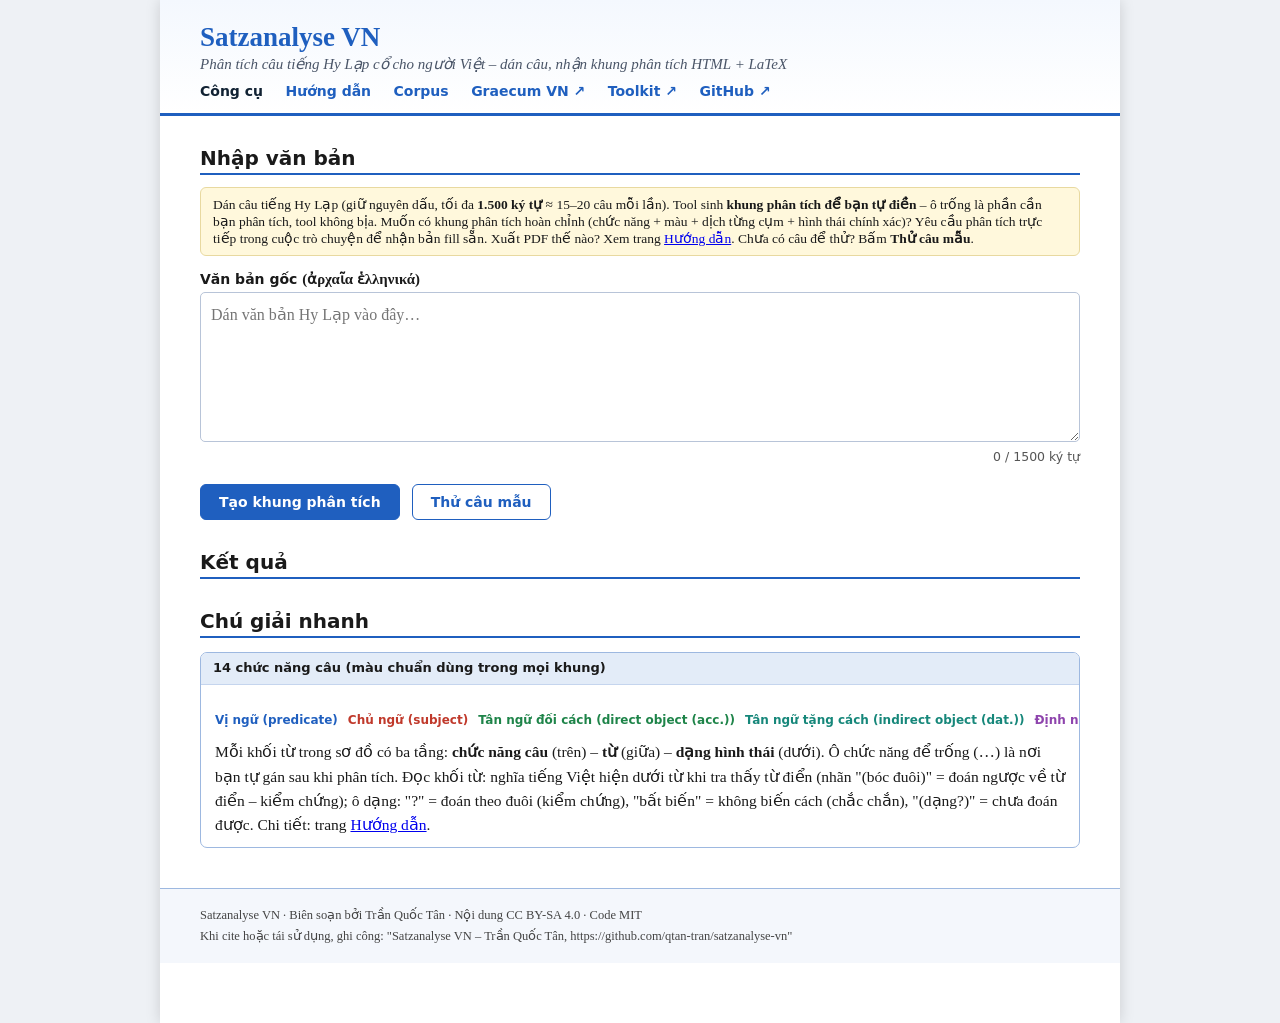
==== commit 359218e8: "Phần 7: rút lại worksheet theo yêu cầu người sở hữu (giữ lược ngắn instruction; revert commit 4a0d41" ====
--- a/index.html
+++ b/index.html
@@ -25,7 +25,7 @@
 <h2 class="sec">Nhập văn bản</h2>
 
 <div class="hint">Dán câu tiếng Hy Lạp (giữ nguyên dấu, tối đa <b>1.500 ký tự</b> ≈ 15–20 câu mỗi lần). Tool sinh <b>khung phân tích để bạn tự điền</b> – ô trống là phần cần bạn phân tích, tool không bịa.
-Sau khi tạo khung, dùng <b>Worksheet</b> ngay dưới bản xem trước để gán chức năng từng khối từ. Xuất PDF thế nào? Xem trang <a href="huong-dan.html">Hướng dẫn</a>. Chưa có câu để thử? Bấm <b>Thử câu mẫu</b>.</div>
+Muốn có khung phân tích hoàn chỉnh (chức năng + màu + dịch từng cụm + hình thái chính xác)? Yêu cầu phân tích trực tiếp trong cuộc trò chuyện để nhận bản fill sẵn. Xuất PDF thế nào? Xem trang <a href="huong-dan.html">Hướng dẫn</a>. Chưa có câu để thử? Bấm <b>Thử câu mẫu</b>.</div>
 
 <div class="err" id="err"></div>
 <div class="ok" id="ok"></div>
@@ -51,28 +51,13 @@
 <p class="note" id="preview-note" style="display:none">Xem trước bản HTML bên dưới; bấm <b>Mở khung trong tab mới</b> để đọc ở cửa sổ riêng.</p>
 <iframe id="preview" title="Xem trước khung phân tích" style="display:none"></iframe>
 
-<div class="box" id="ws-box" style="display:none">
-  <div class="bt">Worksheet (Phần 7) – gán chức năng câu ngay trong bản xem trước</div>
-  <div class="bb">
-    <p style="margin:0 0 8px">Bấm vào một <b>khối từ</b> trong bản xem trước để chọn, rồi bấm một chức năng bên dưới (hoặc phím số) để gán: nhãn tiếng Việt và màu chuẩn hiện ngay trên khối từ.
-    <b>Shift + bấm</b> vào khối (hoặc phím Backspace) xoá gán của khối đang chọn; phím <b>Esc</b> bỏ chọn.
-    Gán được mang theo vào file <b>satzanalyse.html</b> khi tải về; bản .tex vẫn là khung để trống (lộ trình).</p>
-    <div class="wchips" id="ws-chips"></div>
-    <p class="note" id="ws-status" style="margin:6px 0 8px">Chưa chọn khối từ nào.</p>
-    <div class="actions">
-      <button id="ws-clear" class="ghost">Xoá gán khối đang chọn</button>
-      <button id="ws-clear-all" class="ghost">Xoá tất cả gán</button>
-    </div>
-  </div>
-</div>
-
 <h2 class="sec">Chú giải nhanh</h2>
 <div class="box">
   <div class="bt">14 chức năng câu (màu chuẩn dùng trong mọi khung)</div>
   <div class="bb">
     <div class="chips" id="chips"></div>
     Mỗi khối từ trong sơ đồ có ba tầng: <b>chức năng câu</b> (trên) – <b>từ</b> (giữa) – <b>dạng hình thái</b> (dưới).
-    Ô chức năng để trống (<span class="gk">…</span>) là nơi bạn tự gán – dùng <b>Worksheet</b> dưới bản xem trước, gán được ghi thẳng vào file HTML khi tải về.
+    Ô chức năng để trống (<span class="gk">…</span>) là nơi bạn tự gán sau khi phân tích.
     Đọc khối từ: nghĩa tiếng Việt hiện dưới từ khi tra thấy từ điển (nhãn "(bóc đuôi)" = đoán ngược về từ điển – kiểm chứng); ô dạng: "?" = đoán theo đuôi (kiểm chứng), "bất biến" = không biến cách (chắc chắn), "(dạng?)" = chưa đoán được.
     Chi tiết: trang <a href="huong-dan.html">Hướng dẫn</a>.
   </div>
@@ -102,128 +87,7 @@
   var elPreviewNote = document.getElementById('preview-note');
   var elPreview = document.getElementById('preview');
   var elChips = document.getElementById('chips');
-  var elWsBox = document.getElementById('ws-box');
-  var elWsChips = document.getElementById('ws-chips');
-  var elWsStatus = document.getElementById('ws-status');
   var lastHTML = '', lastTEX = '', lastName = 'satzanalyse', previewURL = null, tabURL = null;
-
-  /* ============ Worksheet Phần 7: gán chức năng trong bản xem trước ============
-   * Trạng thái gán nằm ở trang tool; bản xem trước là HTML sinh từ exporter
-   * (data-s/data-key trên mỗi .wb) + script tương tác nhỏ chỉ chèn vào
-   * PREVIEW (blob iframe, same-origin → postMessage 2 chiều).
-   * File tải về vẫn là HTML tĩnh không <script> (FORMAT-SPEC §2/§10):
-   * gán được ghi vào fill { sentences[].fn } của SA_HTML.build(model, fill). */
-  var ws = { model: null, assign: [], sel: null, total: 0, ready: false };
-
-  var WS_JS = [
-    '(function () {',
-    '  "use strict";',
-    '  var sel = null;',
-    '  function find(s, k) {',
-    '    var els = document.querySelectorAll(".wb[data-s][data-key]");',
-    '    for (var i = 0; i < els.length; i++) {',
-    '      if (els[i].getAttribute("data-s") === s && els[i].getAttribute("data-key") === k) return els[i];',
-    '    }',
-    '    return null;',
-    '  }',
-    '  function pick(el) { if (sel) sel.style.outline = ""; sel = el; el.style.outline = "2px solid #f0a500"; }',
-    '  document.addEventListener("click", function (e) {',
-    '    var t = e.target;',
-    '    while (t && t !== document.body && !(t.classList && t.classList.contains("wb"))) t = t.parentNode;',
-    '    if (!t || !t.classList || !t.classList.contains("wb") || t.getAttribute("data-key") === null) return;',
-    '    var s = t.getAttribute("data-s"), k = t.getAttribute("data-key");',
-    '    if (e.shiftKey) { parent.postMessage({ saWs: 1, type: "clear", s: s, key: k }, "*"); return; }',
-    '    pick(t);',
-    '    parent.postMessage({ saWs: 1, type: "select", s: s, key: k }, "*");',
-    '  }, false);',
-    '  window.addEventListener("message", function (e) {',
-    '    var d = e.data;',
-    '    if (!d || d.saWs !== 2) return;',
-    '    if (d.type === "deselect") { if (sel) { sel.style.outline = ""; sel = null; } return; }',
-    '    var el = find(String(d.s), d.key);',
-    '    if (!el) return;',
-    '    if (d.type === "assign") { el.style.setProperty("--c", d.color); el.querySelector(".fn").textContent = d.vi; }',
-    '    else if (d.type === "reset") { el.style.setProperty("--c", "#777"); el.querySelector(".fn").textContent = "…"; }',
-    '    else if (d.type === "mark") { pick(el); }',
-    '  }, false);',
-    '  parent.postMessage({ saWs: 1, type: "ready" }, "*");',
-    '})();'
-  ].join('\n');
-
-  function wsInject(html) {
-    return html.replace('</body>', '<script>' + WS_JS + '</scr' + 'ipt></body>');
-  }
-
-  function wsFill() {
-    return { sentences: ws.assign.map(function (a) { return { fn: a }; }) };
-  }
-
-  function wsCount() {
-    var n = 0;
-    ws.assign.forEach(function (a) { n += Object.keys(a).length; });
-    return n;
-  }
-
-  function wsPost(d) {
-    d.saWs = 2;
-    if (ws.ready) { try { elPreview.contentWindow.postMessage(d, '*'); } catch (err) {} }
-  }
-
-  function wsStatus(msg) {
-    if (msg) { elWsStatus.textContent = msg; return; }
-    if (!ws.sel) { elWsStatus.textContent = 'Chưa chọn khối từ nào. Đã gán ' + wsCount() + ' / ' + ws.total + ' khối từ.'; return; }
-    var cur = ws.assign[ws.sel.s][ws.sel.key];
-    var curVi = cur ? fnVi(cur) : '(chưa gán)';
-    elWsStatus.innerHTML = 'Đang chọn: <b>' + escHtml(ws.sel.key) + '</b> (câu ' + (Number(ws.sel.s) + 1) +
-      ') – hiện gán: <b>' + curVi + '</b>. Đã gán ' + wsCount() + ' / ' + ws.total + ' khối từ.';
-  }
-
-  function escHtml(s) {
-    return String(s).replace(/&/g, '&amp;').replace(/</g, '&lt;').replace(/>/g, '&gt;');
-  }
-
-  function fnVi(k) {
-    for (var i = 0; i < SA.FN.length; i++) if (SA.FN[i].k === k) return SA.FN[i].vi;
-    return '?';
-  }
-
-  function wsRebuild() {
-    /* lastHTML = bản tải về: mang gán qua fill, KHÔNG chứa script tương tác. */
-    lastHTML = SA_HTML.build(ws.model, wsFill());
-  }
-
-  function wsSelect(s, key) {
-    ws.sel = { s: Number(s), key: key };
-    wsStatus();
-  }
-
-  function wsAssign(k) {
-    if (!ws.sel) { wsStatus('Hãy bấm chọn một khối từ trong bản xem trước trước đã.'); return; }
-    ws.assign[ws.sel.s][ws.sel.key] = k;
-    wsPost({ type: 'assign', s: ws.sel.s, key: ws.sel.key, color: SA.COLORS[k], vi: fnVi(k) });
-    wsRebuild();
-    wsStatus();
-  }
-
-  function wsClear(s, key) {
-    if (ws.assign[s] && ws.assign[s][key] !== undefined) { delete ws.assign[s][key]; }
-    wsPost({ type: 'reset', s: s, key: key });
-    wsRebuild();
-    wsStatus();
-  }
-
-  function wsClearAll() {
-    ws.assign = ws.model ? ws.model.sentences.map(function () { return {}; }) : [];
-    ws.sel = null;
-    wsRebuild();
-    /* nạp lại preview (mất chọn – chủ đích của "xoá tất cả") */
-    if (previewURL) { URL.revokeObjectURL(previewURL); }
-    previewURL = URL.createObjectURL(new Blob([wsInject(lastHTML)], { type: 'text/html;charset=utf-8' }));
-    ws.ready = false;
-    elPreview.onload = function () { ws.ready = true; };
-    elPreview.src = previewURL;
-    wsStatus();
-  }
 
   /* Câu mẫu John 1:1 (trùng corpus L6) để thử ngay lần đầu. */
   var SAMPLE_TEXT = 'ἐν ἀρχῇ ἦν ὁ λόγος, καὶ ὁ λόγος ἦν πρὸς τὸν θεόν, καὶ θεὸς ἦν ὁ λόγος.';
@@ -239,52 +103,6 @@
     return '<span class="chip" style="color:' + SA.COLORS[f.k] + '">' + f.vi +
       ' (' + f.en + ')</span>';
   }).join('');
-
-  /* Worksheet: 14 nút chức năng; 10 nút đầu có phím số (1–9, 0) */
-  elWsChips.innerHTML = SA.FN.map(function (f, i) {
-    var num = i < 9 ? String(i + 1) : (i === 9 ? '0' : '');
-    return '<button type="button" class="wchip" data-k="' + f.k + '" style="color:' +
-      SA.COLORS[f.k] + '">' + (num ? '<span class="wnum">' + num + '</span>' : '') +
-      f.vi + '</button>';
-  }).join('');
-  elWsChips.addEventListener('click', function (e) {
-    var t = e.target;
-    while (t && t !== elWsChips && !(t.classList && t.classList.contains('wchip'))) t = t.parentNode;
-    if (t && t.classList && t.classList.contains('wchip')) wsAssign(t.getAttribute('data-k'));
-  });
-
-  /* Nhận sự kiện từ script tương tác trong preview (iframe blob same-origin) */
-  window.addEventListener('message', function (e) {
-    var d = e.data;
-    if (!d || d.saWs !== 1) return;
-    if (d.type === 'ready') { ws.ready = true; return; }
-    if (d.type === 'select') { wsSelect(d.s, d.key); }
-    else if (d.type === 'clear') { wsClear(Number(d.s), d.key); }
-  });
-
-  /* Phím tắt worksheet: 1–9/0 gán, Backspace/Delete xoá gán, Esc bỏ chọn */
-  document.addEventListener('keydown', function (e) {
-    if (!ws.model || elWsBox.style.display === 'none') return;
-    var tag = e.target && e.target.tagName;
-    if (tag === 'TEXTAREA' || tag === 'INPUT') return;
-    if (e.key === 'Escape') {
-      ws.sel = null;
-      wsPost({ type: 'deselect' });
-      wsStatus();
-      return;
-    }
-    if (e.key === 'Backspace' || e.key === 'Delete') {
-      if (ws.sel) { e.preventDefault(); wsClear(ws.sel.s, ws.sel.key); }
-      return;
-    }
-    var map = { '1': 0, '2': 1, '3': 2, '4': 3, '5': 4, '6': 5, '7': 6, '8': 7, '9': 8, '0': 9 };
-    if (map[e.key] !== undefined) { e.preventDefault(); wsAssign(SA.FN[map[e.key]].k); }
-  });
-
-  document.getElementById('ws-clear').addEventListener('click', function () {
-    if (ws.sel) wsClear(ws.sel.s, ws.sel.key);
-  });
-  document.getElementById('ws-clear-all').addEventListener('click', wsClearAll);
 
   function countChars() {
     var n = Array.from(elText.value.trim()).length;
@@ -310,9 +128,6 @@
     elActions.style.display = 'none';
     elPreviewNote.style.display = 'none';
     elPreview.style.display = 'none';
-    elWsBox.style.display = 'none';
-    ws.model = null;
-    ws.sel = null;
   }
 
   function succeed(msg) {
@@ -345,16 +160,9 @@
       }
       return;
     }
+    lastHTML = SA_HTML.build(model);
     lastTEX = SA_TEX.build(model);
     lastName = 'satzanalyse'; /* không còn ô Tiêu đề (Phần 6): tên file mặc định */
-
-    /* Worksheet (Phần 7): reset gán; lastHTML mang fill (gán rỗng lúc đầu) */
-    ws.model = model;
-    ws.assign = model.sentences.map(function () { return {}; });
-    ws.sel = null;
-    ws.total = 0;
-    model.sentences.forEach(function (s) { ws.total += s.tokens.length; });
-    wsRebuild();
 
     var nTok = 0;
     model.sentences.forEach(function (s) { nTok += s.tokens.length; });
@@ -370,13 +178,8 @@
     elActions.style.display = 'block';
     elPreviewNote.style.display = 'block';
     elPreview.style.display = 'block';
-    elWsBox.style.display = 'block';
-    wsStatus('Chưa chọn khối từ nào. Bấm vào một khối từ trong bản xem trước để bắt đầu gán chức năng.');
     if (previewURL) { URL.revokeObjectURL(previewURL); }
-    /* preview = HTML mang gán + script tương tác (chỉ sống trong preview) */
-    previewURL = URL.createObjectURL(new Blob([wsInject(lastHTML)], { type: 'text/html;charset=utf-8' }));
-    ws.ready = false;
-    elPreview.onload = function () { ws.ready = true; };
+    previewURL = URL.createObjectURL(new Blob([lastHTML], { type: 'text/html;charset=utf-8' }));
     elPreview.src = previewURL;
   });
 
--- a/assets/style.css
+++ b/assets/style.css
@@ -51,11 +51,6 @@
 button:disabled{opacity:.45;cursor:not-allowed}
 .chips{margin:8px 0 4px;line-height:2.1}
 .chip{font:700 12px system-ui,Arial,sans-serif;margin-right:10px;white-space:nowrap}
-.wchips{margin:4px 0 2px;line-height:2.2}
-.wchip{font:700 12px system-ui,Arial,sans-serif;margin:2px 10px 2px 0;padding:3px 12px;
-       border:1.5px solid #d5dce6;border-radius:13px;background:#fff;cursor:pointer;white-space:nowrap}
-.wchip:hover{border-color:currentColor;background:#f6f9fd}
-.wchip .wnum{font-weight:400;color:#888;margin-right:2px}
 .actions{margin-top:6px}
 .summary{font-family:system-ui,Arial,sans-serif;font-size:13.5px;color:#333}
 table{border-collapse:collapse;width:100%;font-size:13.5px}
